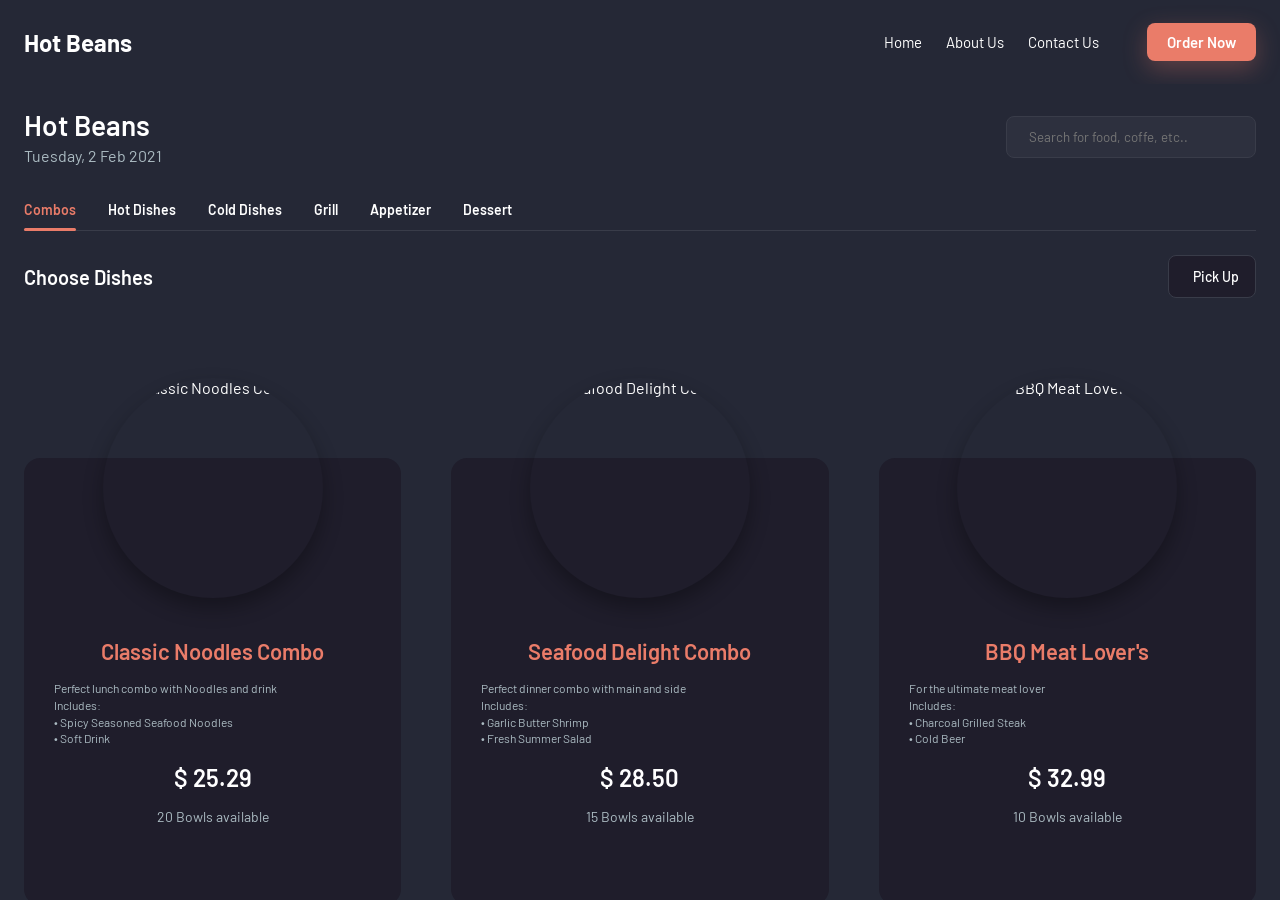
==== app.html @ 08450adf "Add files via upload" ====
<!DOCTYPE html>
<html lang="en">
<head>
  <meta charset="UTF-8">
  <meta name="viewport" content="width=device-width, initial-scale=1.0">
  <title>Hot Beans - POS</title>
  <link rel="stylesheet" href="style.css">
  <link rel="stylesheet" href="loader.css">
  <link rel="stylesheet" href="app.css">
  <script src="https://unpkg.com/@phosphor-icons/web"></script>
</head>
<body>
  
  <!-- Top Navigation spanning the whole width -->
  <nav class="pos-nav flex justify-between items-center relative">
    <a href="index.html" class="logo">Hot Beans</a>
    <button class="mobile-menu-btn" id="app-menu-btn" style="display: none; background: none; border: none; font-size: 28px; color: var(--text-main); cursor: pointer;"><i class="ph ph-list"></i></button>
    <div class="nav-links flex gap-6 items-center" id="app-nav-links">
      <a href="index.html">Home</a>
      <a href="index.html#about">About Us</a>
      <a href="index.html#contact">Contact Us</a>
      <a href="#" id="history-nav-btn" title="Order History" style="font-size: 24px; color: var(--text-main);"><i class="ph ph-clock-counter-clockwise"></i></a>
      <a href="#" class="btn btn-primary nav-btn">Order Now</a>
    </div>
  </nav>

  <div class="pos-layout">
    
    <!-- Main Content Area -->
    <main class="pos-main">
      <header class="pos-header">
        <div class="header-top flex justify-between items-center">
          <div>
            <h1 class="page-title">Hot Beans</h1>
            <p class="text-muted current-date">Tuesday, 2 Feb 2021</p>
          </div>
          <div class="search-box flex items-center">
            <i class="ph ph-magnifying-glass search-icon"></i>
            <input type="text" placeholder="Search for food, coffe, etc..">
          </div>
        </div>

        <div class="tabs flex">
          <a href="#" class="tab active">Combos</a>
          <a href="#" class="tab">Hot Dishes</a>
          <a href="#" class="tab">Cold Dishes</a>
          <a href="#" class="tab">Grill</a>
          <a href="#" class="tab">Appetizer</a>
          <a href="#" class="tab">Dessert</a>
        </div>
      </header>

      <div class="pos-content">
        <div class="content-header flex justify-between items-center">
          <h2 class="section-title">Choose Dishes</h2>
          <button class="dropdown-btn flex items-center gap-2" id="main-order-type-btn">
            <i class="ph ph-caret-down"></i> Pick Up
          </button>
        </div>

        <!-- Render Food Items dynamically via JS, but we place hardcoded placeholders for design fidelity -->
        <div class="dish-grid" id="dish-grid">
          <!-- Item Cards will go here -->
        </div>
      </div>
    </main>

    <!-- Sidebar Cart -->
    <aside class="pos-sidebar flex-col">
      <div class="sidebar-header">
        <h2>Orders #34562</h2>
        <div class="order-types-toggle flex gap-3">
          <button class="type-btn active" id="sidebar-pickup-btn">Pick Up</button>
          <button class="type-btn" id="sidebar-delivery-btn">Delivery</button>
        </div>
      </div>

      <div class="cart-labels flex justify-between">
        <span class="text-muted">Item</span>
        <div class="flex gap-4 cart-qty-labels">
          <span class="text-muted">Qty</span>
          <span class="text-muted">Price</span>
        </div>
      </div>

      <div class="cart-items flex-col" id="cart-items">
        <!-- Cart Items appended here -->
      </div>

      <div class="cart-footer">
        <div class="flex justify-between margin-bottom">
          <span class="text-muted">Discount</span>
          <span class="bold">$0</span>
        </div>
        <div class="flex justify-between margin-bottom my-2">
          <span class="text-muted">Sub total</span>
          <span class="bold" id="subtotal">$ 21.03</span>
        </div>
        <button class="btn btn-primary w-full continue-btn" id="continue-payment-btn">Continue to Payment</button>
      </div>
    </aside>

  </div>

  <!-- PAYMENT & CONFIRMATION MODAL -->
  <div class="modal-overlay" id="payment-modal">
    <div class="modal-content flex">
      
      <!-- Left side: Confirmation List -->
      <div class="modal-left flex-col">
        <div class="modal-left-header">
          <button class="btn-back" id="close-modal-btn"><i class="ph ph-arrow-left"></i></button>
        </div>
        
        <div class="flex justify-between items-center modal-left-title-area">
          <div>
            <h2>Confirmation</h2>
            <p class="text-muted">Orders #34562</p>
          </div>
          <button class="btn-add-more"><i class="ph ph-plus"></i></button>
        </div>

        <div class="modal-cart-items flex-col" id="modal-cart-items">
          <!-- Modal cart items populated via JS -->
        </div>

        <div class="modal-cart-footer">
          <div class="flex justify-between margin-bottom">
            <span class="text-muted">Discount</span>
            <span class="bold">$0</span>
          </div>
          <div class="flex justify-between margin-bottom my-2">
            <span class="text-muted">Sub total</span>
            <span class="bold" id="modal-subtotal">$ 21.03</span>
          </div>
          <button class="btn btn-primary w-full mobile-only-btn" id="mobile-continue-to-pay-btn" style="display: none;">Continue to Payment</button>
        </div>
      </div>

      <!-- Right side: Payment Details -->
      <div class="modal-right">
        <div class="flex items-center gap-2 margin-bottom mobile-only-btn" style="display: none;">
          <button class="btn-back" id="mobile-back-to-cart-btn"><i class="ph ph-arrow-left"></i></button>
          <h2 style="margin:0;">Back to Cart</h2>
        </div>
        <h2>Payment</h2>
        <p class="text-muted">3 payment method available</p>

        <h3 class="payment-method-title">Payment Method</h3>
        <div class="payment-methods flex gap-3">
          <label class="payment-card active">
            <input type="radio" name="payment" value="Credit Card" checked>
            <i class="ph ph-credit-card"></i>
            <span>Credit Card</span>
            <i class="ph-fill ph-check-circle check-icon"></i>
          </label>
          <label class="payment-card">
            <input type="radio" name="payment" value="Paystack">
            <i class="ph ph-currency-circle-dollar"></i>
            <span>Paystack</span>
            <i class="ph-fill ph-check-circle check-icon"></i>
          </label>
        </div>

        <form class="payment-form" id="checkout-form">
          <!-- Dynamic Order Type Fields Container -->
          <div id="dynamic-form-fields">
            <!-- Inject fields dynamically from JS -->
          </div>
          
          <!-- Static Payment Details (Usually handled by stripe/paystack elements in prod, but mock it here) -->
          <div class="input-group">
            <label>Cardholder Name / Account Name</label>
            <input type="text" value="Levi Ackerman" required>
          </div>
          <div class="input-group">
            <label>Card/Account Number</label>
            <input type="text" value="2564 1421 0897 1244" required>
          </div>

          <div class="form-actions flex gap-4">
            <button type="button" class="btn btn-outline flex-1" id="cancel-payment-btn">Cancel</button>
            <button type="submit" class="btn btn-primary flex-1">Confirm Payment</button>
          </div>
        </form>

      </div>

    </div>
  </div>

  <!-- ORDER HISTORY MODAL -->
  <div class="modal-overlay" id="history-modal">
    <div class="modal-content flex-col" style="width: 600px; padding: 32px; overflow-y: auto; display: flex; flex-direction: column;">
      <div class="flex justify-between items-center margin-bottom" style="border-bottom: 1px solid var(--border); padding-bottom: 16px; margin-bottom: 24px;">
        <h2>Order History</h2>
        <button class="btn-back" id="close-history-btn" style="background: none; border: none; font-size: 24px; cursor: pointer; color: var(--text-main);"><i class="ph ph-x"></i></button>
      </div>
      <div id="history-list" class="flex-col gap-4">
        <p class="text-muted text-center" style="margin-top: 40px;">No previous orders found.</p>
      </div>
    </div>
  </div>

  <!-- Mobile Floating Cart Button -->
  <button id="mobile-cart-fab" class="btn btn-primary" style="display: none; position: fixed; bottom: 24px; right: 24px; z-index: 900; box-shadow: 0 5px 15px rgba(234, 124, 105, 0.4); border-radius: 50px; padding: 16px 24px; font-weight: 600; gap: 8px; align-items: center;">
    <i class="ph ph-shopping-cart" style="font-size: 20px;"></i> View Cart (<span id="fab-qty">0</span>)
  </button>

  <script src="app.js"></script>

  <!-- Shared page transition loader -->
  <script src="loader.js"></script>
</body>
</html>
---- style.css ----
@import url('https://fonts.googleapis.com/css2?family=Barlow:wght@400;500;600;700&display=swap');

:root {
  --bg: #252836;
  --bg-dark: #1f1d2b;
  --primary: #ea7c69;
  --primary-hover: #ff9a8a;
  --text-main: #ffffff;
  --text-light: #fafafa;
  --text-muted: #abbbc2;
  --border: #393c49;
  --surface: #1f1d2b;
  --surface-light: #2d303e;
  
  --landing-bg: #252836;
  --landing-pink: #ff7c74;
  --form-bg: #1f1d2b;
  
  --radius-sm: 8px;
  --radius-md: 12px;
  --radius-lg: 16px;
  --radius-xl: 24px;
}

* {
  margin: 0;
  padding: 0;
  box-sizing: border-box;
}

body {
  font-family: 'Barlow', sans-serif;
  background-color: var(--bg);
  color: var(--text-main);
  -webkit-font-smoothing: antialiased;
}

a {
  text-decoration: none;
  color: inherit;
}

button {
  cursor: pointer;
  font-family: inherit;
  border: none;
  background: none;
  outline: none;
}

input, select, textarea {
  font-family: inherit;
  outline: none;
}

/* Utilities */
.text-primary { color: var(--primary); }
.text-muted { color: var(--text-muted); }
.bold { font-weight: 600; }

.btn {
  padding: 14px 24px;
  border-radius: var(--radius-sm);
  font-weight: 600;
  transition: all 0.2s ease;
  text-align: center;
}

.btn-primary {
  background-color: var(--primary);
  color: #fff;
  box-shadow: 0px 8px 24px rgba(234, 124, 105, 0.3);
}

.btn-primary:hover {
  background-color: var(--primary-hover);
}

.btn-outline {
  border: 1px solid var(--primary);
  color: var(--primary);
}

.btn-outline:hover {
  background-color: var(--primary);
  color: #fff;
}

.flex { display: flex; }
.flex-col { display: flex; flex-direction: column; }
.items-center { align-items: center; }
.justify-between { justify-content: space-between; }
.justify-center { justify-content: center; }
.gap-2 { gap: 8px; }
.gap-3 { gap: 12px; }
.gap-4 { gap: 16px; }
.gap-6 { gap: 24px; }
.gap-8 { gap: 32px; }

/* Scrollbar */
::-webkit-scrollbar {
  width: 6px;
}
::-webkit-scrollbar-track {
  background: var(--bg); 
}
::-webkit-scrollbar-thumb {
  background: var(--border); 
  border-radius: 4px;
}
::-webkit-scrollbar-thumb:hover {
  background: var(--text-muted); 
}
---- loader.css ----
/* ============================================
   Shared Page Loader
   ============================================ */
#page-loader {
  position: fixed;
  inset: 0;
  z-index: 9999;
  background: var(--bg, #1a1d2b);
  display: flex;
  flex-direction: column;
  align-items: center;
  justify-content: center;
  gap: 24px;
  /* Hidden by default — shown only on link navigation */
  opacity: 0;
  visibility: hidden;
  pointer-events: none;
  transition: opacity 0.35s ease, visibility 0.35s ease;
}

/* Active state — JS removes loader-hidden to trigger this */
#page-loader:not(.loader-hidden) {
  opacity: 1;
  visibility: visible;
  pointer-events: auto;
}

/* Explicit hidden class (belt-and-suspenders) */
#page-loader.loader-hidden {
  opacity: 0;
  visibility: hidden;
  pointer-events: none;
}

/* Centre stack */
.loader-inner {
  position: relative;
  width: 160px;
  height: 160px;
  display: flex;
  align-items: center;
  justify-content: center;
}

/* Spinning gradient ring */
.loader-ring {
  position: absolute;
  inset: 0;
  border-radius: 50%;
  border: 4px solid transparent;
  border-top-color: #ea7c69;
  border-right-color: #ea7c69;
  animation: loader-spin 1.1s linear infinite;
}

@keyframes loader-spin {
  to { transform: rotate(360deg); }
}

/* Brand centre */
.loader-brand {
  display: flex;
  flex-direction: column;
  align-items: center;
  gap: 4px;
  z-index: 2;
}

.loader-brand span {
  font-size: 38px;
  animation: loader-pulse 1.8s ease-in-out infinite;
}

.loader-brand p {
  font-size: 14px;
  font-weight: 700;
  color: #fff;
  letter-spacing: 1px;
}

@keyframes loader-pulse {
  0%, 100% { transform: scale(1); }
  50%       { transform: scale(1.18); }
}

/* Orbiting food emojis */
.loader-orbit {
  position: absolute;
  inset: 0;
  animation: loader-spin 6s linear infinite;
}

.orbit-emoji {
  position: absolute;
  font-size: 22px;
  width: 32px;
  height: 32px;
  text-align: center;
  line-height: 32px;
  top: 50%;
  left: 50%;
  transform: rotate(calc(var(--i) * 60deg)) translateY(-78px) rotate(calc(var(--i) * -60deg));
  animation: loader-counter 6s linear infinite;
}

@keyframes loader-counter {
  to {
    transform: rotate(calc(var(--i) * 60deg)) translateY(-78px)
               rotate(calc(360deg + var(--i) * -60deg));
  }
}

/* Tagline */
.loader-tagline {
  font-size: 14px;
  color: rgba(255,255,255,0.5);
  letter-spacing: 0.5px;
  animation: loader-blink 1.6s ease-in-out infinite;
}

@keyframes loader-blink {
  0%, 100% { opacity: 1; }
  50%       { opacity: 0.3; }
}

/* Progress bar */
.loader-bar {
  width: 200px;
  height: 4px;
  background: rgba(255,255,255,0.1);
  border-radius: 99px;
  overflow: hidden;
}

.loader-bar-fill {
  height: 100%;
  background: linear-gradient(90deg, #ea7c69, #f9a27a);
  border-radius: 99px;
  animation: loader-progress 1.8s ease-in-out infinite;
}

@keyframes loader-progress {
  0%   { width: 0%;  margin-left: 0%; }
  50%  { width: 80%; margin-left: 10%; }
  100% { width: 0%;  margin-left: 100%; }
}
---- app.css ----
/* POS Application specific styles */
body {
  overflow: hidden; /* App feels like a native desktop app */
}

/* Typography specifics for POS */
h1.page-title {
  font-size: 28px;
  font-weight: 600;
  margin-bottom: 4px;
}

h2.section-title {
  font-size: 20px;
  font-weight: 600;
}

.text-muted {
  color: var(--text-muted);
}

.margin-bottom {
  margin-bottom: 16px;
}
.my-2 {
  margin-top: 24px;
  margin-bottom: 24px;
}

/* Layout Container */
.pos-layout {
  display: flex;
  height: calc(100vh - 84px);
  width: 100vw;
  background-color: var(--bg);
}

/* Navigation for App (Top Bar) */
.pos-nav {
  padding: 0 24px;
  height: 84px;
  background-color: var(--bg);
}

.pos-nav .logo {
  font-size: 24px;
  font-weight: 700;
}

.pos-nav .nav-links a {
  font-size: 15px;
  color: var(--text-main);
}
.pos-nav .nav-btn {
  padding: 10px 20px;
}

/* Main Content Area */
.pos-main {
  flex: 1;
  display: flex;
  flex-direction: column;
  overflow: hidden;
}

.pos-header {
  padding: 24px 24px 0 24px;
  background-color: var(--bg);
}

.search-box {
  background-color: var(--surface-light);
  border: 1px solid var(--border);
  border-radius: var(--radius-sm);
  padding: 12px 14px;
  width: 250px;
}

.search-icon {
  font-size: 20px;
  color: var(--text-muted);
  margin-right: 8px;
}

.search-box input {
  background: transparent;
  border: none;
  color: var(--text-main);
  width: 100%;
}

.tabs {
  margin-top: 24px;
  border-bottom: 1px solid var(--border);
}

.tab {
  padding: 12px 0;
  margin-right: 32px;
  color: var(--text-main);
  font-weight: 600;
  position: relative;
  font-size: 14px;
}

.tab.active {
  color: var(--primary);
}

.tab.active::after {
  content: '';
  position: absolute;
  bottom: -1px;
  left: 0;
  right: 0;
  height: 3px;
  border-radius: 4px;
  background-color: var(--primary);
}

.pos-content {
  flex: 1;
  padding: 24px;
  overflow-y: auto;
}

.dropdown-btn {
  background-color: var(--surface);
  border: 1px solid var(--border);
  color: var(--text-main);
  padding: 12px 16px;
  border-radius: var(--radius-sm);
  font-weight: 500;
  font-size: 14px;
}

/* Dish Grid Container */
.dish-grid {
  display: grid;
  grid-template-columns: repeat(auto-fill, minmax(200px, 1fr));
  gap: 28px;
  row-gap: 60px;
  margin-top: 30px;
  padding-top: 50px; /* Space for absolute images */
  padding-bottom: 50px; /* Bottom boundary margin */
}

/* Combos specific grid logic */
.dish-grid.combos-grid {
  grid-template-columns: repeat(auto-fit, minmax(330px, 1fr));
  column-gap: 50px;
  row-gap: 120px;
  padding-top: 80px;
  padding-bottom: 60px;
}

/* Card Styling base on image 05be9037 & 854e4fbd */
.dish-card {
  background-color: var(--surface);
  border-radius: var(--radius-lg);
  padding: 24px;
  text-align: center;
  position: relative;
  margin-top: 40px;
  display: flex;
  flex-direction: column;
  align-items: center;
}

.dish-image {
  width: 140px;
  height: 140px;
  border-radius: 50%;
  object-fit: cover;
  position: absolute;
  top: -40px;
  left: 50%;
  transform: translateX(-50%);
  box-shadow: 0 10px 20px rgba(0,0,0,0.3);
}

.dish-info {
  margin-top: 100px; /* offset the absolute image */
}

.dish-title {
  font-size: 14px;
  font-weight: 500;
  margin-bottom: 8px;
  line-height: 1.4;
  height: 40px; /* Consistent height for 2 lines */
}

/* Combos layout has larger cards */
.combo-card {
  background-color: var(--surface);
  border-radius: var(--radius-lg);
  padding: 40px 30px 30px;
  text-align: center;
  position: relative;
  margin-top: 50px;
  display: flex;
  flex-direction: column;
  height: 100%;
}

.combo-card .dish-image {
  width: 220px;
  height: 220px;
  top: -80px;
}

.combo-card .dish-info {
  margin-top: 140px;
  flex: 1;
  display: flex;
  flex-direction: column;
}

.combo-title {
  font-size: 22px;
  font-weight: 600;
  color: var(--primary);
  margin-bottom: 16px;
}

.combo-desc {
  font-size: 12px;
  line-height: 1.4;
  color: var(--text-muted);
  text-align: left;
  margin-bottom: 16px;
}

.dish-price {
  font-size: 18px;
  margin-bottom: 4px;
}

.combo-price {
  font-size: 24px;
  font-weight: 600;
  margin-bottom: 8px;
}

/* Sidebar Sidebar */
.pos-sidebar {
  width: 370px;
  background-color: var(--surface);
  border-left: 1px solid var(--border);
  display: flex;
  flex-direction: column;
}

.pos-sidebar.hidden {
  display: none;
}

.sidebar-header {
  padding: 24px;
}

.order-types-toggle {
  margin-top: 16px;
}

.type-btn {
  flex: 1;
  padding: 8px;
  text-align: center;
  border: 1px solid var(--border);
  background: transparent;
  color: var(--text-main);
  border-radius: 6px;
  font-size: 14px;
  font-weight: 600;
}

.type-btn.active {
  background-color: var(--primary);
  border-color: var(--primary);
}

.cart-labels {
  padding: 0 24px 16px 24px;
  border-bottom: 1px solid var(--border);
  font-size: 14px;
}

.cart-qty-labels {
  width: 100px;
  justify-content: flex-end;
}

.cart-items {
  flex: 1;
  overflow-y: auto;
  padding: 16px 24px;
  gap: 24px;
}

.cart-item {
  display: flex;
  flex-direction: column;
  gap: 12px;
}

.cart-item-header {
  display: flex;
  justify-content: space-between;
  align-items: flex-start;
}

.cart-item-info {
  display: flex;
  gap: 12px;
  align-items: flex-start;
}

.cart-item-info img {
  width: 40px;
  height: 40px;
  border-radius: 50%;
  object-fit: cover;
}

.cart-item-title {
  font-size: 14px;
  font-weight: 500;
  display: -webkit-box;
  -webkit-line-clamp: 1;
  -webkit-box-orient: vertical;
  overflow: hidden;
  margin-bottom: 4px;
  width: 130px;
}

.cart-item-price {
  font-size: 12px;
}

.cart-qty-price {
  display: flex;
  gap: 16px;
  align-items: center;
}

.qty-input {
  background-color: var(--surface-light);
  border: 1px solid var(--border);
  border-radius: 6px;
  width: 48px;
  height: 48px;
  display: flex;
  justify-content: center;
  align-items: center;
  font-weight: 500;
  text-align: center;
}

.cart-total-price {
  font-weight: 500;
  font-size: 16px;
}

.cart-item-actions {
  display: flex;
  gap: 10px;
}

.order-note-input {
  flex: 1;
  background-color: var(--surface-light);
  border: 1px solid var(--border);
  border-radius: 6px;
  padding: 12px 16px;
  color: var(--text-main);
  font-size: 14px;
}

.btn-delete {
  background-color: transparent;
  border: 1px solid var(--primary);
  color: var(--primary);
  width: 44px;
  border-radius: 6px;
  display: flex;
  justify-content: center;
  align-items: center;
  font-size: 20px;
  transition: 0.2s;
}

.btn-delete:hover {
  background-color: var(--primary);
  color: #fff;
}

.cart-footer {
  padding: 24px;
  border-top: 1px solid var(--border);
}

.continue-btn {
  padding: 16px;
}

/* Payment Modal Overlay */
.modal-overlay {
  position: fixed;
  inset: 0;
  background-color: rgba(0, 0, 0, 0.7);
  z-index: 100;
  display: none; /* Hidden by default */
  justify-content: center;
  align-items: center;
  opacity: 0;
  transition: opacity 0.3s ease;
}

.modal-overlay.show {
  display: flex;
  opacity: 1;
}

.modal-content {
  background-color: var(--surface);
  border-radius: var(--radius-lg);
  width: 850px;
  height: 600px;
  box-shadow: 0 40px 60px rgba(0,0,0,0.5);
  display: flex;
  overflow: hidden;
}

.modal-left {
  width: 50%;
  border-right: 1px solid var(--border);
  position: relative;
  display: flex;
  flex-direction: column;
}

.modal-left-header {
  padding: 24px;
  border-bottom: 1px solid var(--border);
}

.btn-back {
  font-size: 24px;
  color: var(--text-main);
}

.modal-left-title-area {
  padding: 24px;
}

.btn-add-more {
  width: 48px;
  height: 48px;
  border-radius: 8px;
  background-color: var(--primary);
  color: #fff;
  font-size: 24px;
  display: flex;
  justify-content: center;
  align-items: center;
  box-shadow: 0px 8px 24px rgba(234, 124, 105, 0.3);
}

.modal-cart-items {
  flex: 1;
  overflow-y: auto;
  padding: 0 24px;
  gap: 16px;
}

.modal-cart-footer {
  padding: 24px;
  border-top: 1px solid var(--border);
}

.modal-right {
  width: 50%;
  padding: 32px;
  display: flex;
  flex-direction: column;
  overflow-y: auto;
}

.modal-right h2 {
  font-size: 24px;
  font-weight: 600;
  margin-bottom: 4px;
}

.payment-method-title {
  font-size: 16px;
  margin: 24px 0 16px;
}

.payment-methods {
  margin-bottom: 30px;
}

.payment-card {
  flex: 1;
  background-color: var(--surface);
  border: 1px solid var(--border);
  border-radius: 8px;
  padding: 12px 0;
  display: flex;
  flex-direction: column;
  align-items: center;
  gap: 4px;
  cursor: pointer;
  position: relative;
  color: var(--text-muted);
  transition: 0.2s;
}

.payment-card input {
  display: none;
}

.payment-card i.ph {
  font-size: 24px;
}

.payment-card span {
  font-size: 12px;
  font-weight: 500;
}

.payment-card.active {
  border-color: var(--text-muted);
  color: var(--text-main);
  background-color: var(--surface-light);
}

.check-icon {
  position: absolute;
  top: 4px;
  right: 4px;
  color: var(--primary);
  font-size: 16px;
  display: none;
}

.payment-card.active .check-icon {
  display: block;
}

.payment-form {
  display: flex;
  flex-direction: column;
  gap: 16px;
  flex: 1;
}

.payment-form .input-group label {
  display: block;
  font-size: 14px;
  margin-bottom: 8px;
  color: var(--text-muted);
}

.payment-form .input-group input, .payment-form .input-group select {
  width: 100%;
  background-color: var(--surface-light);
  border: 1px solid var(--border);
  border-radius: 8px;
  padding: 12px 14px;
  color: var(--text-main);
  font-size: 14px;
}

.payment-form .form-actions {
  margin-top: auto;
  padding-top: 16px;
  border-top: 1px solid var(--border);
}

/* Responsive Scaling for Desktop App */
@media (max-width: 1200px) {
  .dish-grid {
    grid-template-columns: repeat(auto-fill, minmax(180px, 1fr));
  }
}

/* Tablet & Mobile Specific Rules */
@media (max-width: 900px) {
  body {
    overflow-y: auto;
  }
  .pos-layout {
    flex-direction: column;
    height: auto;
    min-height: calc(100vh - 84px);
  }
  .pos-main {
    overflow-y: visible;
  }
  .pos-content {
    overflow-y: visible;
  }
  .pos-sidebar {
    display: none !important;
  }
  .cart-items {
    max-height: 350px;
  }
  .modal-content {
    flex-direction: column;
    width: 95%;
    height: auto;
    max-height: 90vh;
    overflow-y: auto;
  }
  .modal-left, .modal-right {
    width: 100%;
    border-right: none;
    border-bottom: 1px solid var(--border);
    height: auto;
  }
  .pos-nav {
    flex-wrap: wrap;
    height: auto;
    padding-bottom: 24px;
    gap: 16px;
  }
  
  #mobile-cart-fab.show {
    display: flex !important;
  }
  
  /* Multi-Step Modal Classes */
  .modal-left.hide-step, .modal-right.hide-step {
    display: none !important;
  }
  .modal-left.show-step {
    display: flex !important;
  }
  .modal-right.show-step {
    display: block !important;
  }
  
  .mobile-only-btn {
    display: flex !important;
  }
}

/* Tablet & Mobile Specific Rules */
@media (max-width: 768px) {
  #app-menu-btn {
    display: block !important;
  }
  
  .pos-nav .nav-links {
    display: none; /* hidden by default, toggled via JS */
    flex-direction: column;
    position: absolute;
    top: 70px;
    left: 0;
    right: 0;
    max-height: 80vh;
    overflow-y: auto;
    background-color: var(--surface);
    padding: 24px;
    z-index: 999;
    box-shadow: 0 10px 20px rgba(0,0,0,0.3);
    border-radius: 0 0 var(--radius-lg) var(--radius-lg);
    align-items: center !important;
  }
  
  .pos-nav .nav-links.show {
    display: flex !important;
  }

  .pos-header .header-top {
    flex-direction: column;
    align-items: flex-start;
    gap: 16px;
  }
  
  .search-box {
    width: 100%;
  }

  .tabs {
    flex-wrap: nowrap;
    overflow-x: auto;
    white-space: nowrap;
    -webkit-overflow-scrolling: touch;
    padding-bottom: 8px; /* For scrollbar */
  }

  .tab {
    margin-right: 24px;
    flex: 0 0 auto;
  }

  .dish-grid.combos-grid {
    grid-template-columns: repeat(auto-fit, minmax(280px, 1fr));
    column-gap: 40px;
    row-gap: 90px; /* Accounts for mobile image protrusion */
  }

  .combo-card .dish-image {
    width: 180px;
    height: 180px;
    top: -60px;
  }
  
  .combo-card .dish-info {
    margin-top: 100px;
  }

  /* Force stack inputs inside modals & sidebars */
  .payment-form .flex.gap-4 {
    flex-direction: column;
    gap: 16px;
  }

  .cart-item-header {
    flex-direction: column;
    gap: 12px;
  }

  .cart-qty-price {
    width: 100%;
    justify-content: space-between;
  }

  .payment-methods.flex.gap-3 {
    flex-direction: column;
  }
}

@media (max-width: 480px) {
  .dish-grid {
    grid-template-columns: 1fr; /* Full width cards */
  }
  
  .dish-grid.combos-grid {
    grid-template-columns: 1fr; /* Full width cards */
  }
}
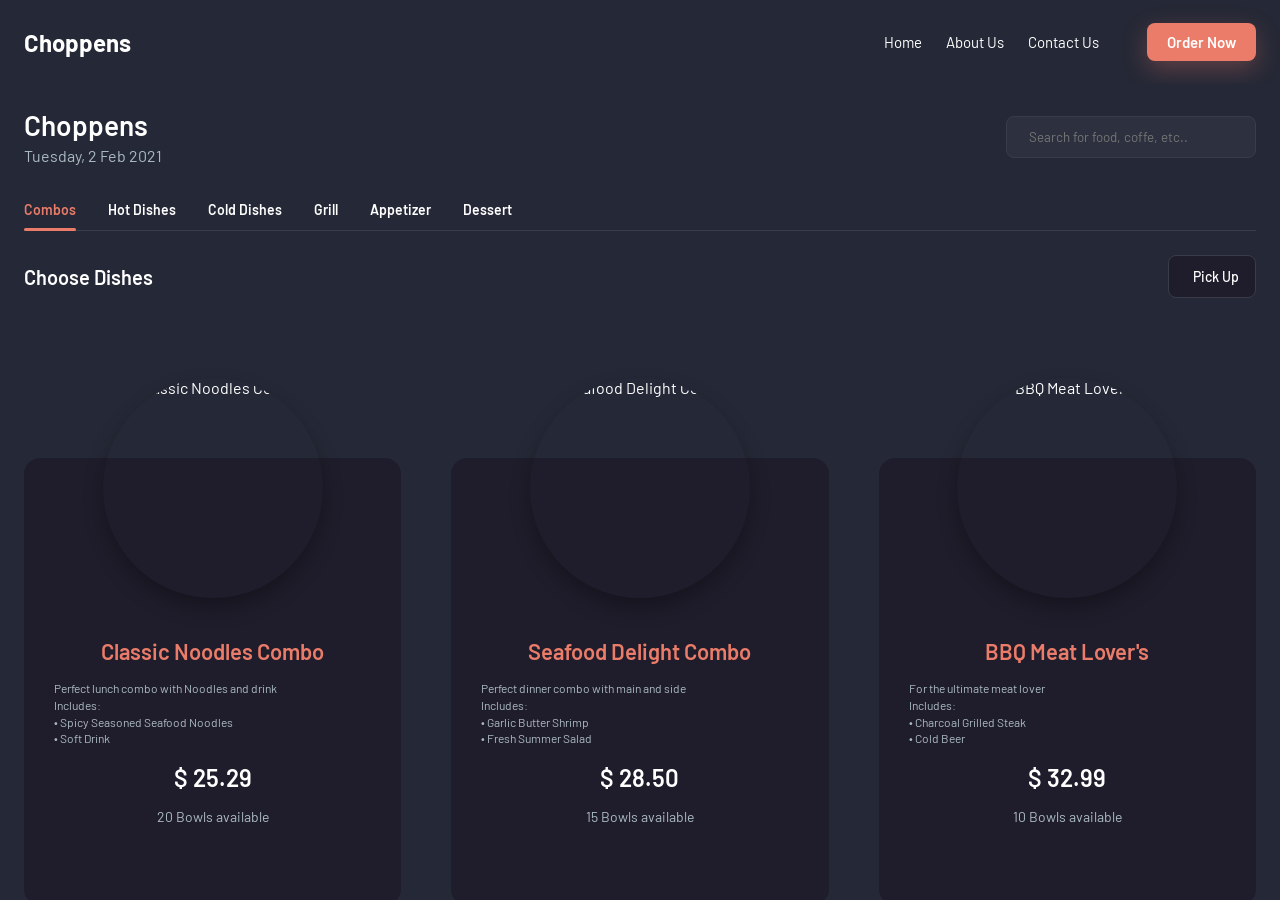
==== commit 4346f4ca: "Change title and logo from 'Hot Beans' to 'Choppens'" ====
--- a/app.html
+++ b/app.html
@@ -3,7 +3,7 @@
 <head>
   <meta charset="UTF-8">
   <meta name="viewport" content="width=device-width, initial-scale=1.0">
-  <title>Hot Beans - POS</title>
+  <title>Choppens - POS</title>
   <link rel="stylesheet" href="style.css">
   <link rel="stylesheet" href="loader.css">
   <link rel="stylesheet" href="app.css">
@@ -13,7 +13,7 @@
   
   <!-- Top Navigation spanning the whole width -->
   <nav class="pos-nav flex justify-between items-center relative">
-    <a href="index.html" class="logo">Hot Beans</a>
+    <a href="index.html" class="logo">Choppens</a>
     <button class="mobile-menu-btn" id="app-menu-btn" style="display: none; background: none; border: none; font-size: 28px; color: var(--text-main); cursor: pointer;"><i class="ph ph-list"></i></button>
     <div class="nav-links flex gap-6 items-center" id="app-nav-links">
       <a href="index.html">Home</a>
@@ -31,7 +31,7 @@
       <header class="pos-header">
         <div class="header-top flex justify-between items-center">
           <div>
-            <h1 class="page-title">Hot Beans</h1>
+            <h1 class="page-title">Choppens</h1>
             <p class="text-muted current-date">Tuesday, 2 Feb 2021</p>
           </div>
           <div class="search-box flex items-center">
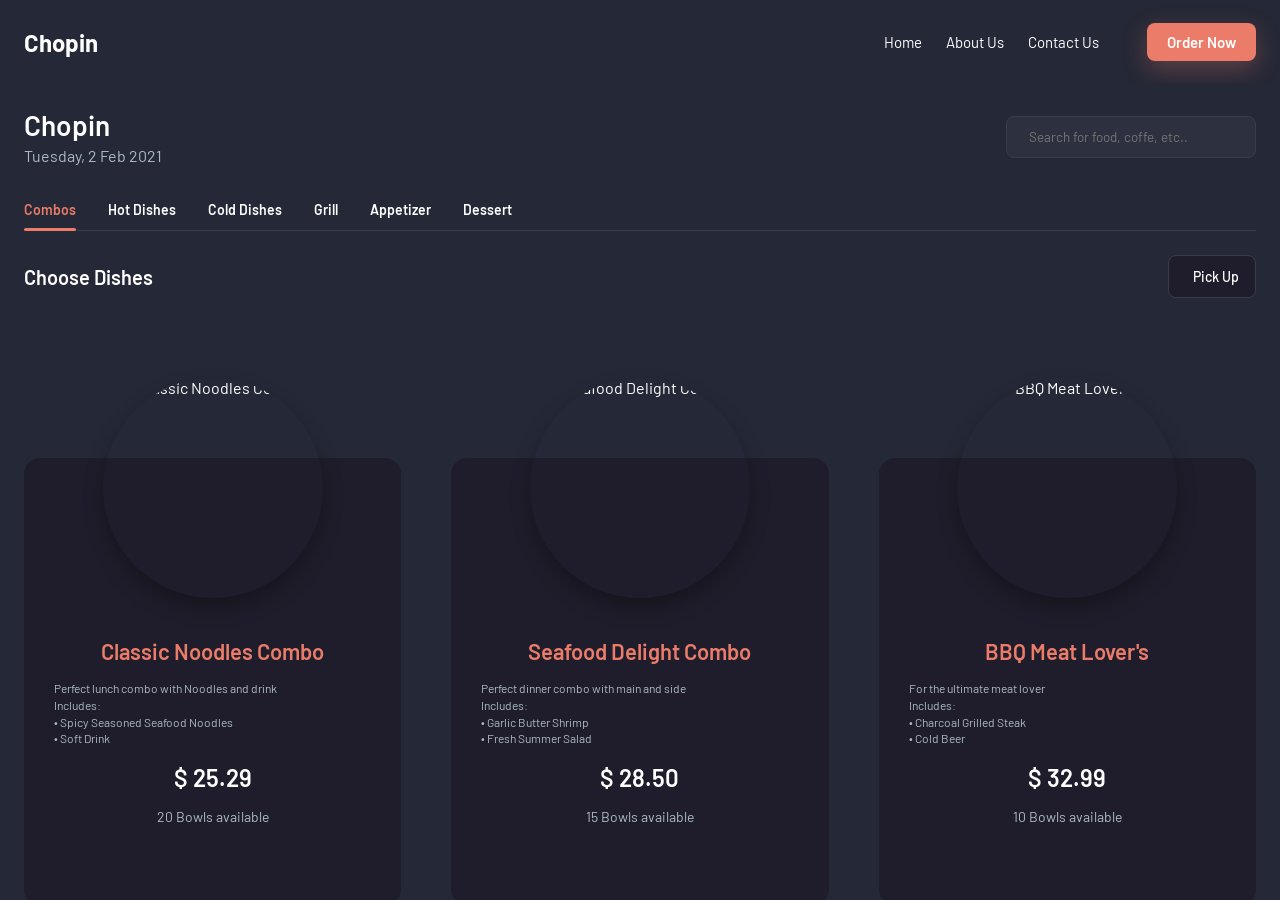
==== commit 9b5ab5b8: "Change title and logo from 'Choppens' to 'Chopin'" ====
--- a/app.html
+++ b/app.html
@@ -3,7 +3,7 @@
 <head>
   <meta charset="UTF-8">
   <meta name="viewport" content="width=device-width, initial-scale=1.0">
-  <title>Choppens - POS</title>
+  <title>Chopin - POS</title>
   <link rel="stylesheet" href="style.css">
   <link rel="stylesheet" href="loader.css">
   <link rel="stylesheet" href="app.css">
@@ -13,7 +13,7 @@
   
   <!-- Top Navigation spanning the whole width -->
   <nav class="pos-nav flex justify-between items-center relative">
-    <a href="index.html" class="logo">Choppens</a>
+    <a href="index.html" class="logo">Chopin</a>
     <button class="mobile-menu-btn" id="app-menu-btn" style="display: none; background: none; border: none; font-size: 28px; color: var(--text-main); cursor: pointer;"><i class="ph ph-list"></i></button>
     <div class="nav-links flex gap-6 items-center" id="app-nav-links">
       <a href="index.html">Home</a>
@@ -31,7 +31,7 @@
       <header class="pos-header">
         <div class="header-top flex justify-between items-center">
           <div>
-            <h1 class="page-title">Choppens</h1>
+            <h1 class="page-title">Chopin</h1>
             <p class="text-muted current-date">Tuesday, 2 Feb 2021</p>
           </div>
           <div class="search-box flex items-center">
